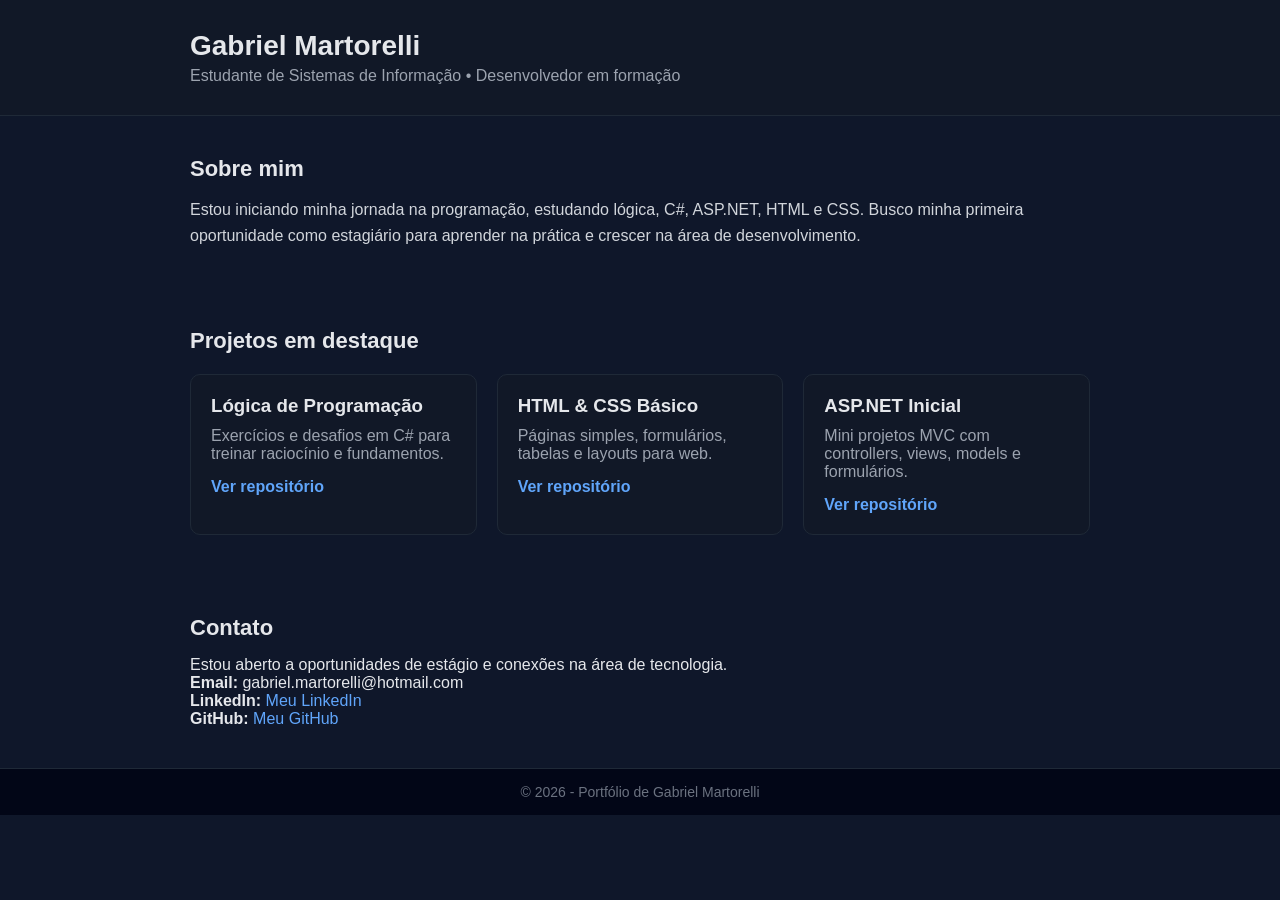
==== index.html @ fe6707b3 "up" ====
<!DOCTYPE html>
<html lang="pt-br">
<head>
    <meta charset="UTF-8">
    <title>Portfólio - Gabriel Martorelli</title>
    <link rel="stylesheet" href="style.css">
</head>
<body>

    <header>
        <div class="container">
            <h1>Gabriel Martorelli</h1>
            <p>Estudante de Sistemas de Informação • Desenvolvedor em formação</p>
        </div>
    </header>

    <section class="sobre">
        <div class="container">
            <h2>Sobre mim</h2>
            <p>
                Estou iniciando minha jornada na programação, estudando lógica, C#, ASP.NET, HTML e CSS.
                Busco minha primeira oportunidade como estagiário para aprender na prática e crescer na área de desenvolvimento.
            </p>
        </div>
    </section>

    <section class="projetos">
        <div class="container">
            <h2>Projetos em destaque</h2>

            <div class="grid">
                <div class="card">
                    <h3>Lógica de Programação</h3>
                    <p>Exercícios e desafios em C# para treinar raciocínio e fundamentos.</p>
                    <a href="https://github.com/martoxm/logica-programacao" target="_blank">Ver repositório</a>
                </div>

                <div class="card">
                    <h3>HTML & CSS Básico</h3>
                    <p>Páginas simples, formulários, tabelas e layouts para web.</p>
                    <a href="https://github.com/martoxm/html-css-basico" target="_blank">Ver repositório</a>
                </div>

                <div class="card">
                    <h3>ASP.NET Inicial</h3>
                    <p>Mini projetos MVC com controllers, views, models e formulários.</p>
                    <a href="https://github.com/martoxm/projeto-aspnet-inicial" target="_blank">Ver repositório</a>
                </div>
            </div>
        </div>
    </section>

    <section class="contato">
        <div class="container">
            <h2>Contato</h2>
            <p>Estou aberto a oportunidades de estágio e conexões na área de tecnologia.</p>
            <p><strong>Email:</strong> gabriel.martorelli@hotmail.com</p>
            <p><strong>LinkedIn:</strong> <a href="https://www.linkedin.com/in/gabriel-martorelli-835182359" target="_blank">Meu LinkedIn</a></p>
            <p><strong>GitHub:</strong> <a href="https://github.com/martoxm" target="_blank">Meu GitHub</a></p>
        </div>
    </section>

    <footer>
        <p>© 2026 - Portfólio de Gabriel Martorelli</p>
    </footer>

</body>
</html>
---- style.css ----
* {
    margin: 0;
    padding: 0;
    box-sizing: border-box;
}

body {
    font-family: Arial, sans-serif;
    background: #0f172a;
    color: #e5e7eb;
}

header {
    background: #111827;
    padding: 30px 0;
    border-bottom: 1px solid #1f2937;
}

.container {
    width: 90%;
    max-width: 900px;
    margin: 0 auto;
}

header h1 {
    font-size: 28px;
}

header p {
    color: #9ca3af;
    margin-top: 5px;
}

section {
    padding: 40px 0;
}

.sobre p {
    line-height: 1.6;
    color: #d1d5db;
}

h2 {
    margin-bottom: 15px;
    font-size: 22px;
}

.projetos .grid {
    display: grid;
    grid-template-columns: repeat(auto-fit, minmax(230px, 1fr));
    gap: 20px;
    margin-top: 20px;
}

.card {
    background: #111827;
    padding: 20px;
    border-radius: 10px;
    border: 1px solid #1f2937;
}

.card h3 {
    margin-bottom: 10px;
}

.card p {
    color: #9ca3af;
    margin-bottom: 15px;
}

.card a {
    text-decoration: none;
    color: #60a5fa;
    font-weight: bold;
}

.card a:hover {
    text-decoration: underline;
}

.contato a {
    color: #60a5fa;
    text-decoration: none;
}

.contato a:hover {
    text-decoration: underline;
}

footer {
    text-align: center;
    padding: 15px 0;
    border-top: 1px solid #1f2937;
    background: #020617;
    color: #6b7280;
    font-size: 14px;
}
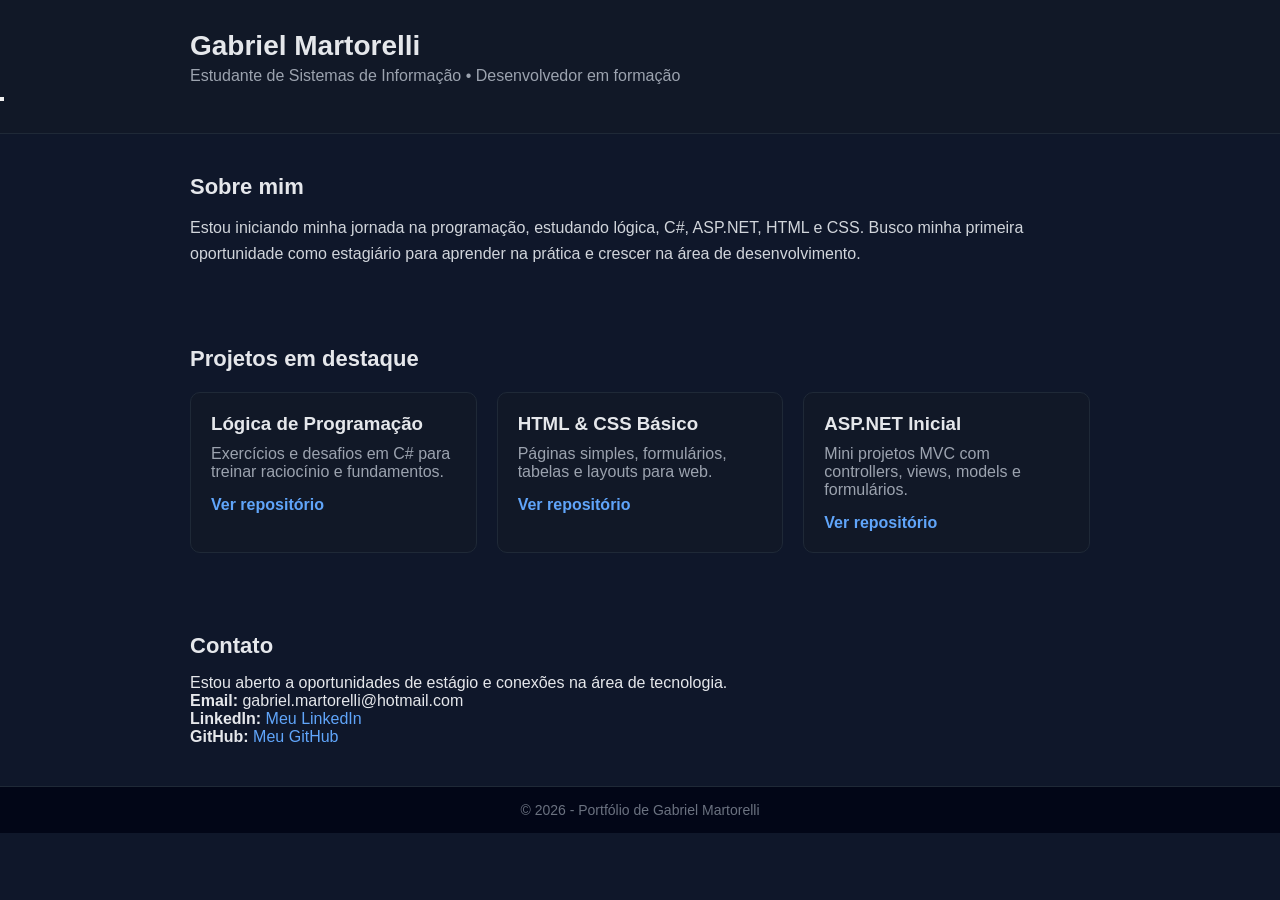
==== commit 10bbc665: "add button for light mode" ====
--- a/index.html
+++ b/index.html
@@ -1,68 +1,97 @@
-<!DOCTYPE html>
+<!doctype html>
 <html lang="pt-br">
-<head>
-    <meta charset="UTF-8">
+  <head>
+    <meta charset="UTF-8" />
     <title>Portfólio - Gabriel Martorelli</title>
-    <link rel="stylesheet" href="style.css">
-</head>
-<body>
-
+    <meta name="viewport" content="width=device-width, initial-scale=1.0" />
+    <link rel="stylesheet" href="style.css" />
+  </head>
+  <body>
     <header>
-        <div class="container">
-            <h1>Gabriel Martorelli</h1>
-            <p>Estudante de Sistemas de Informação • Desenvolvedor em formação</p>
-        </div>
+      <div class="container">
+        <h1>Gabriel Martorelli</h1>
+        <p>Estudante de Sistemas de Informação • Desenvolvedor em formação</p>
+      </div>
+      <button></button>
+      <span></span>
     </header>
 
     <section class="sobre">
-        <div class="container">
-            <h2>Sobre mim</h2>
-            <p>
-                Estou iniciando minha jornada na programação, estudando lógica, C#, ASP.NET, HTML e CSS.
-                Busco minha primeira oportunidade como estagiário para aprender na prática e crescer na área de desenvolvimento.
-            </p>
-        </div>
+      <div class="container">
+        <h2>Sobre mim</h2>
+        <p>
+          Estou iniciando minha jornada na programação, estudando lógica, C#,
+          ASP.NET, HTML e CSS. Busco minha primeira oportunidade como estagiário
+          para aprender na prática e crescer na área de desenvolvimento.
+        </p>
+      </div>
     </section>
 
     <section class="projetos">
-        <div class="container">
-            <h2>Projetos em destaque</h2>
+      <div class="container">
+        <h2>Projetos em destaque</h2>
 
-            <div class="grid">
-                <div class="card">
-                    <h3>Lógica de Programação</h3>
-                    <p>Exercícios e desafios em C# para treinar raciocínio e fundamentos.</p>
-                    <a href="https://github.com/martoxm/logica-programacao" target="_blank">Ver repositório</a>
-                </div>
+        <div class="grid">
+          <div class="card">
+            <h3>Lógica de Programação</h3>
+            <p>
+              Exercícios e desafios em C# para treinar raciocínio e fundamentos.
+            </p>
+            <a
+              href="https://github.com/martoxm/logica-programacao"
+              target="_blank"
+              >Ver repositório</a
+            >
+          </div>
 
-                <div class="card">
-                    <h3>HTML & CSS Básico</h3>
-                    <p>Páginas simples, formulários, tabelas e layouts para web.</p>
-                    <a href="https://github.com/martoxm/html-css-basico" target="_blank">Ver repositório</a>
-                </div>
+          <div class="card">
+            <h3>HTML & CSS Básico</h3>
+            <p>Páginas simples, formulários, tabelas e layouts para web.</p>
+            <a href="https://github.com/martoxm/html-css-basico" target="_blank"
+              >Ver repositório</a
+            >
+          </div>
 
-                <div class="card">
-                    <h3>ASP.NET Inicial</h3>
-                    <p>Mini projetos MVC com controllers, views, models e formulários.</p>
-                    <a href="https://github.com/martoxm/projeto-aspnet-inicial" target="_blank">Ver repositório</a>
-                </div>
-            </div>
+          <div class="card">
+            <h3>ASP.NET Inicial</h3>
+            <p>
+              Mini projetos MVC com controllers, views, models e formulários.
+            </p>
+            <a
+              href="https://github.com/martoxm/projeto-aspnet-inicial"
+              target="_blank"
+              >Ver repositório</a
+            >
+          </div>
         </div>
+      </div>
     </section>
 
     <section class="contato">
-        <div class="container">
-            <h2>Contato</h2>
-            <p>Estou aberto a oportunidades de estágio e conexões na área de tecnologia.</p>
-            <p><strong>Email:</strong> gabriel.martorelli@hotmail.com</p>
-            <p><strong>LinkedIn:</strong> <a href="https://www.linkedin.com/in/gabriel-martorelli-835182359" target="_blank">Meu LinkedIn</a></p>
-            <p><strong>GitHub:</strong> <a href="https://github.com/martoxm" target="_blank">Meu GitHub</a></p>
-        </div>
+      <div class="container">
+        <h2>Contato</h2>
+        <p>
+          Estou aberto a oportunidades de estágio e conexões na área de
+          tecnologia.
+        </p>
+        <p><strong>Email:</strong> gabriel.martorelli@hotmail.com</p>
+        <p>
+          <strong>LinkedIn:</strong>
+          <a
+            href="https://www.linkedin.com/in/gabrielmartorelli"
+            target="_blank"
+            >Meu LinkedIn</a
+          >
+        </p>
+        <p>
+          <strong>GitHub:</strong>
+          <a href="https://github.com/martoxm" target="_blank">Meu GitHub</a>
+        </p>
+      </div>
     </section>
 
     <footer>
-        <p>© 2026 - Portfólio de Gabriel Martorelli</p>
+      <p>© 2026 - Portfólio de Gabriel Martorelli</p>
     </footer>
-
-</body>
-</html>+  </body>
+</html>
--- a/style.css
+++ b/style.css
@@ -1,97 +1,97 @@
 * {
-    margin: 0;
-    padding: 0;
-    box-sizing: border-box;
+  margin: 0;
+  padding: 0;
+  box-sizing: border-box;
 }
 
 body {
-    font-family: Arial, sans-serif;
-    background: #0f172a;
-    color: #e5e7eb;
+  font-family: Arial, sans-serif;
+  background: #0f172a;
+  color: #e5e7eb;
 }
 
 header {
-    background: #111827;
-    padding: 30px 0;
-    border-bottom: 1px solid #1f2937;
+  background: #111827;
+  padding: 30px 0;
+  border-bottom: 1px solid #1f2937;
 }
 
 .container {
-    width: 90%;
-    max-width: 900px;
-    margin: 0 auto;
+  width: 90%;
+  max-width: 900px;
+  margin: 0 auto;
 }
 
 header h1 {
-    font-size: 28px;
+  font-size: 28px;
 }
 
 header p {
-    color: #9ca3af;
-    margin-top: 5px;
+  color: #9ca3af;
+  margin-top: 5px;
 }
 
 section {
-    padding: 40px 0;
+  padding: 40px 0;
 }
 
 .sobre p {
-    line-height: 1.6;
-    color: #d1d5db;
+  line-height: 1.6;
+  color: #d1d5db;
 }
 
 h2 {
-    margin-bottom: 15px;
-    font-size: 22px;
+  margin-bottom: 15px;
+  font-size: 22px;
 }
 
 .projetos .grid {
-    display: grid;
-    grid-template-columns: repeat(auto-fit, minmax(230px, 1fr));
-    gap: 20px;
-    margin-top: 20px;
+  display: grid;
+  grid-template-columns: repeat(auto-fit, minmax(230px, 1fr));
+  gap: 20px;
+  margin-top: 20px;
 }
 
 .card {
-    background: #111827;
-    padding: 20px;
-    border-radius: 10px;
-    border: 1px solid #1f2937;
+  background: #111827;
+  padding: 20px;
+  border-radius: 10px;
+  border: 1px solid #1f2937;
 }
 
 .card h3 {
-    margin-bottom: 10px;
+  margin-bottom: 10px;
 }
 
 .card p {
-    color: #9ca3af;
-    margin-bottom: 15px;
+  color: #9ca3af;
+  margin-bottom: 15px;
 }
 
 .card a {
-    text-decoration: none;
-    color: #60a5fa;
-    font-weight: bold;
+  text-decoration: none;
+  color: #60a5fa;
+  font-weight: bold;
 }
 
 .card a:hover {
-    text-decoration: underline;
+  text-decoration: underline;
 }
 
 .contato a {
-    color: #60a5fa;
-    text-decoration: none;
+  color: #60a5fa;
+  text-decoration: none;
 }
 
 .contato a:hover {
-    text-decoration: underline;
+  text-decoration: underline;
 }
 
 footer {
-    text-align: center;
-    padding: 15px 0;
-    border-top: 1px solid #1f2937;
-    background: #020617;
-    color: #6b7280;
-    font-size: 14px;
-}+  text-align: center;
+  padding: 15px 0;
+  border-top: 1px solid #1f2937;
+  background: #020617;
+  color: #6b7280;
+  font-size: 14px;
+}
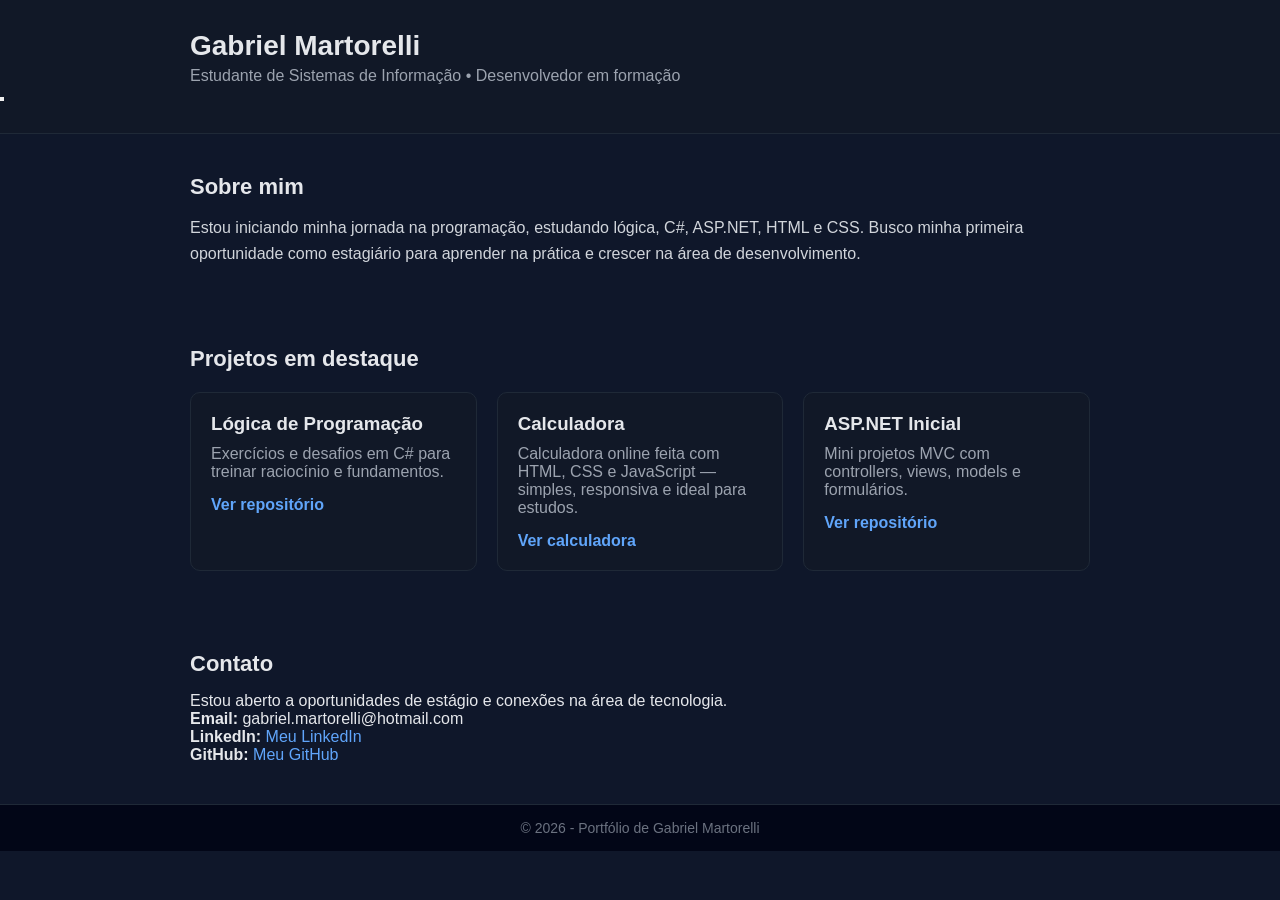
==== commit 2c2abc78: "add  calculator project" ====
--- a/index.html
+++ b/index.html
@@ -45,10 +45,15 @@
           </div>
 
           <div class="card">
-            <h3>HTML & CSS Básico</h3>
-            <p>Páginas simples, formulários, tabelas e layouts para web.</p>
-            <a href="https://github.com/martoxm/html-css-basico" target="_blank"
-              >Ver repositório</a
+            <h3>Calculadora</h3>
+            <p>
+              Calculadora online feita com HTML, CSS e JavaScript — simples,
+              responsiva e ideal para estudos.
+            </p>
+            <a
+              href="https://martoxm.github.io/calculadora-online/"
+              target="_blank"
+              >Ver calculadora</a
             >
           </div>
 
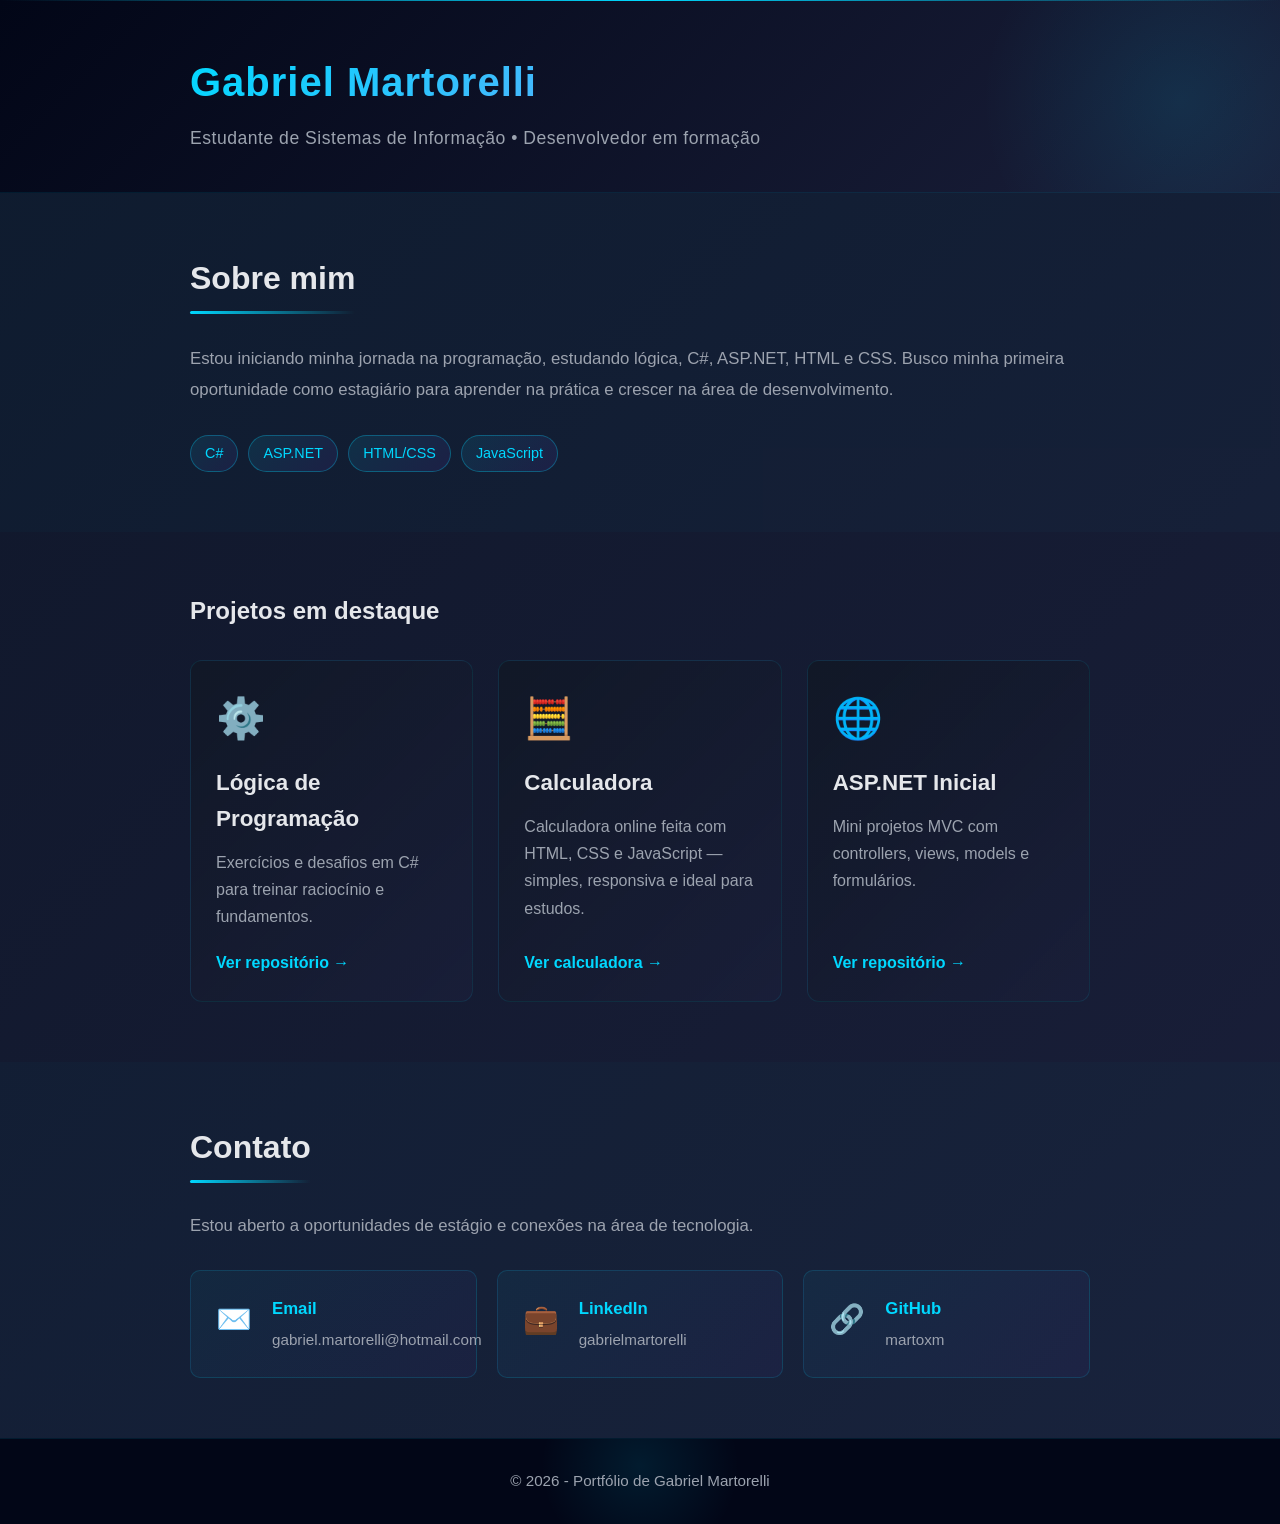
==== commit cfbb42c9: "change the all the site" ====
--- a/index.html
+++ b/index.html
@@ -9,21 +9,30 @@
   <body>
     <header>
       <div class="container">
-        <h1>Gabriel Martorelli</h1>
-        <p>Estudante de Sistemas de Informação • Desenvolvedor em formação</p>
+        <div class="header-content">
+          <h1 class="animate-fade-in">Gabriel Martorelli</h1>
+          <p class="subtitle animate-fade-in" style="animation-delay: 0.2s">
+            Estudante de Sistemas de Informação • Desenvolvedor em formação
+          </p>
+        </div>
       </div>
-      <button></button>
-      <span></span>
+      <div class="header-glow"></div>
     </header>
 
-    <section class="sobre">
+    <section class="sobre scroll-reveal">
       <div class="container">
-        <h2>Sobre mim</h2>
-        <p>
+        <h2 class="section-title">Sobre mim</h2>
+        <p class="about-text">
           Estou iniciando minha jornada na programação, estudando lógica, C#,
           ASP.NET, HTML e CSS. Busco minha primeira oportunidade como estagiário
           para aprender na prática e crescer na área de desenvolvimento.
         </p>
+        <div class="skills-mini">
+          <span class="skill-tag">C#</span>
+          <span class="skill-tag">ASP.NET</span>
+          <span class="skill-tag">HTML/CSS</span>
+          <span class="skill-tag">JavaScript</span>
+        </div>
       </div>
     </section>
 
@@ -32,7 +41,8 @@
         <h2>Projetos em destaque</h2>
 
         <div class="grid">
-          <div class="card">
+          <div class="card card-hover" data-index="0">
+            <div class="card-icon">⚙️</div>
             <h3>Lógica de Programação</h3>
             <p>
               Exercícios e desafios em C# para treinar raciocínio e fundamentos.
@@ -40,11 +50,13 @@
             <a
               href="https://github.com/martoxm/logica-programacao"
               target="_blank"
-              >Ver repositório</a
+              class="btn-link"
+              >Ver repositório →</a
             >
           </div>
 
-          <div class="card">
+          <div class="card card-hover" data-index="1">
+            <div class="card-icon">🧮</div>
             <h3>Calculadora</h3>
             <p>
               Calculadora online feita com HTML, CSS e JavaScript — simples,
@@ -53,11 +65,13 @@
             <a
               href="https://martoxm.github.io/calculadora-online/"
               target="_blank"
-              >Ver calculadora</a
+              class="btn-link"
+              >Ver calculadora →</a
             >
           </div>
 
-          <div class="card">
+          <div class="card card-hover" data-index="2">
+            <div class="card-icon">🌐</div>
             <h3>ASP.NET Inicial</h3>
             <p>
               Mini projetos MVC com controllers, views, models e formulários.
@@ -65,38 +79,63 @@
             <a
               href="https://github.com/martoxm/projeto-aspnet-inicial"
               target="_blank"
-              >Ver repositório</a
+              class="btn-link"
+              >Ver repositório →</a
             >
           </div>
         </div>
       </div>
     </section>
 
-    <section class="contato">
+    <section class="contato scroll-reveal">
       <div class="container">
-        <h2>Contato</h2>
-        <p>
+        <h2 class="section-title">Contato</h2>
+        <p class="contact-intro">
           Estou aberto a oportunidades de estágio e conexões na área de
           tecnologia.
         </p>
-        <p><strong>Email:</strong> gabriel.martorelli@hotmail.com</p>
-        <p>
-          <strong>LinkedIn:</strong>
+        <div class="contact-links">
+          <a
+            href="mailto:gabriel.martorelli@hotmail.com"
+            class="contact-card hover-lift"
+          >
+            <span class="icon">✉️</span>
+            <div>
+              <strong>Email</strong>
+              <p>gabriel.martorelli@hotmail.com</p>
+            </div>
+          </a>
           <a
             href="https://www.linkedin.com/in/gabrielmartorelli"
             target="_blank"
-            >Meu LinkedIn</a
+            class="contact-card hover-lift"
           >
-        </p>
-        <p>
-          <strong>GitHub:</strong>
-          <a href="https://github.com/martoxm" target="_blank">Meu GitHub</a>
-        </p>
+            <span class="icon">💼</span>
+            <div>
+              <strong>LinkedIn</strong>
+              <p>gabrielmartorelli</p>
+            </div>
+          </a>
+          <a
+            href="https://github.com/martoxm"
+            target="_blank"
+            class="contact-card hover-lift"
+          >
+            <span class="icon">🔗</span>
+            <div>
+              <strong>GitHub</strong>
+              <p>martoxm</p>
+            </div>
+          </a>
+        </div>
       </div>
     </section>
 
     <footer>
       <p>© 2026 - Portfólio de Gabriel Martorelli</p>
+      <div class="footer-accent"></div>
     </footer>
+
+    <script src="script.js"></script>
   </body>
 </html>
--- a/style.css
+++ b/style.css
@@ -4,94 +4,547 @@
   box-sizing: border-box;
 }
 
+:root {
+  --primary: #00d8ff;
+  --primary-dark: #0098b8;
+  --bg-dark: #0f172a;
+  --bg-darker: #020617;
+  --card-bg: #111827;
+  --text-light: #e5e7eb;
+  --text-muted: #9ca3af;
+  --accent: #7c3aed;
+  --accent-light: #a78bfa;
+}
+
 body {
-  font-family: Arial, sans-serif;
-  background: #0f172a;
-  color: #e5e7eb;
-}
-
+  font-family: "Segoe UI", Tahoma, Geneva, Verdana, sans-serif;
+  background: linear-gradient(135deg, var(--bg-dark) 0%, #1a1f3a 100%);
+  color: var(--text-light);
+  line-height: 1.6;
+  overflow-x: hidden;
+}
+
+/* Animações globais */
+@keyframes fadeInUp {
+  from {
+    opacity: 0;
+    transform: translateY(30px);
+  }
+  to {
+    opacity: 1;
+    transform: translateY(0);
+  }
+}
+
+@keyframes fadeIn {
+  from {
+    opacity: 0;
+  }
+  to {
+    opacity: 1;
+  }
+}
+
+@keyframes glow {
+  0%,
+  100% {
+    box-shadow: 0 0 20px rgba(0, 216, 255, 0.3);
+  }
+  50% {
+    box-shadow: 0 0 40px rgba(0, 216, 255, 0.5);
+  }
+}
+
+@keyframes slideInDown {
+  from {
+    opacity: 0;
+    transform: translateY(-20px);
+  }
+  to {
+    opacity: 1;
+    transform: translateY(0);
+  }
+}
+
+@keyframes float {
+  0%,
+  100% {
+    transform: translateY(0px);
+  }
+  50% {
+    transform: translateY(-10px);
+  }
+}
+
+@keyframes shimmer {
+  0% {
+    background-position: -1000px 0;
+  }
+  100% {
+    background-position: 1000px 0;
+  }
+}
+
+/* Classes de animação */
+.animate-fade-in {
+  animation: fadeIn 0.8s ease-out;
+}
+
+.scroll-reveal {
+  animation: fadeInUp 0.8s ease-out both;
+}
+
+/* Header */
 header {
-  background: #111827;
-  padding: 30px 0;
-  border-bottom: 1px solid #1f2937;
+  background: linear-gradient(135deg, var(--bg-darker) 0%, #1a1f3a 100%);
+  padding: 50px 0 40px;
+  border-bottom: 1px solid rgba(0, 216, 255, 0.1);
+  position: relative;
+  overflow: hidden;
+}
+
+header::before {
+  content: "";
+  position: absolute;
+  top: 0;
+  left: 0;
+  right: 0;
+  height: 1px;
+  background: linear-gradient(90deg, transparent, var(--primary), transparent);
+  animation: shimmer 2s infinite;
+}
+
+.header-glow {
+  position: absolute;
+  width: 400px;
+  height: 400px;
+  background: radial-gradient(
+    circle,
+    rgba(0, 216, 255, 0.1) 0%,
+    transparent 70%
+  );
+  border-radius: 50%;
+  top: -100px;
+  right: -100px;
+  animation: float 6s ease-in-out infinite;
 }
 
 .container {
   width: 90%;
   max-width: 900px;
   margin: 0 auto;
+  position: relative;
+  z-index: 1;
+}
+
+.header-content {
+  animation: slideInDown 0.8s ease-out;
 }
 
 header h1 {
-  font-size: 28px;
-}
-
-header p {
-  color: #9ca3af;
-  margin-top: 5px;
-}
-
+  font-size: 2.5em;
+  margin-bottom: 10px;
+  background: linear-gradient(
+    135deg,
+    var(--primary) 0%,
+    var(--accent-light) 100%
+  );
+  -webkit-background-clip: text;
+  -webkit-text-fill-color: transparent;
+  background-clip: text;
+  font-weight: 700;
+  letter-spacing: 1px;
+}
+
+header p.subtitle {
+  color: var(--text-muted);
+  font-size: 1.1em;
+  letter-spacing: 0.5px;
+}
+
+/* Seções */
 section {
-  padding: 40px 0;
-}
-
-.sobre p {
-  line-height: 1.6;
-  color: #d1d5db;
-}
-
-h2 {
-  margin-bottom: 15px;
-  font-size: 22px;
+  padding: 60px 0;
+  position: relative;
+}
+
+section:nth-child(even) {
+  background: rgba(0, 216, 255, 0.02);
+}
+
+.section-title {
+  font-size: 2em;
+  margin-bottom: 30px;
+  color: var(--text-light);
+  position: relative;
+  display: inline-block;
+  padding-bottom: 10px;
+}
+
+.section-title::after {
+  content: "";
+  position: absolute;
+  bottom: 0;
+  left: 0;
+  width: 100%;
+  height: 3px;
+  background: linear-gradient(90deg, var(--primary), transparent);
+  border-radius: 2px;
+}
+
+/* Sobre */
+.sobre {
+  animation-delay: 0.2s;
+}
+
+.about-text {
+  color: var(--text-muted);
+  line-height: 1.8;
+  font-size: 1.05em;
+  margin-bottom: 30px;
+}
+
+.skills-mini {
+  display: flex;
+  gap: 10px;
+  flex-wrap: wrap;
+  margin-top: 20px;
+}
+
+.skill-tag {
+  display: inline-block;
+  background: linear-gradient(
+    135deg,
+    rgba(0, 216, 255, 0.1),
+    rgba(124, 58, 237, 0.1)
+  );
+  border: 1px solid rgba(0, 216, 255, 0.3);
+  color: var(--primary);
+  padding: 6px 14px;
+  border-radius: 20px;
+  font-size: 0.9em;
+  transition: all 0.3s ease;
+  cursor: default;
+}
+
+.skill-tag:hover {
+  background: linear-gradient(
+    135deg,
+    rgba(0, 216, 255, 0.2),
+    rgba(124, 58, 237, 0.2)
+  );
+  border-color: var(--primary);
+  transform: translateY(-3px);
+  box-shadow: 0 5px 15px rgba(0, 216, 255, 0.2);
+}
+
+/* Projetos */
+.projetos {
+  animation-delay: 0.4s;
 }
 
 .projetos .grid {
   display: grid;
-  grid-template-columns: repeat(auto-fit, minmax(230px, 1fr));
+  grid-template-columns: repeat(auto-fit, minmax(280px, 1fr));
+  gap: 25px;
+  margin-top: 30px;
+}
+
+.card {
+  background: linear-gradient(
+    135deg,
+    var(--card-bg) 0%,
+    rgba(26, 31, 58, 0.8) 100%
+  );
+  padding: 25px;
+  border-radius: 12px;
+  border: 1px solid rgba(0, 216, 255, 0.1);
+  transition: all 0.4s cubic-bezier(0.23, 1, 0.32, 1);
+  position: relative;
+  overflow: hidden;
+  display: flex;
+  flex-direction: column;
+  animation: fadeInUp 0.6s ease-out both;
+}
+
+.card[data-index="0"] {
+  animation-delay: 0.2s;
+}
+.card[data-index="1"] {
+  animation-delay: 0.3s;
+}
+.card[data-index="2"] {
+  animation-delay: 0.4s;
+}
+
+.card::before {
+  content: "";
+  position: absolute;
+  top: 0;
+  left: -100%;
+  width: 100%;
+  height: 100%;
+  background: linear-gradient(
+    90deg,
+    transparent,
+    rgba(0, 216, 255, 0.2),
+    transparent
+  );
+  transition: left 0.6s ease;
+}
+
+.card-icon {
+  font-size: 2.5em;
+  margin-bottom: 15px;
+  display: inline-block;
+}
+
+.card h3 {
+  margin-bottom: 12px;
+  font-size: 1.4em;
+  color: var(--text-light);
+  transition: color 0.3s ease;
+}
+
+.card p {
+  color: var(--text-muted);
+  margin-bottom: 20px;
+  flex-grow: 1;
+  line-height: 1.7;
+}
+
+.btn-link {
+  text-decoration: none;
+  color: var(--primary);
+  font-weight: 600;
+  display: inline-flex;
+  align-items: center;
+  gap: 5px;
+  transition: all 0.3s ease;
+  position: relative;
+}
+
+.btn-link::after {
+  content: "";
+  position: absolute;
+  bottom: -3px;
+  left: 0;
+  width: 0;
+  height: 2px;
+  background: var(--primary);
+  transition: width 0.3s ease;
+}
+
+.btn-link:hover {
+  color: var(--accent-light);
+}
+
+.btn-link:hover::after {
+  width: 100%;
+}
+
+.card:hover {
+  border-color: var(--primary);
+  background: linear-gradient(
+    135deg,
+    rgba(0, 216, 255, 0.1),
+    rgba(124, 58, 237, 0.1)
+  );
+  transform: translateY(-8px);
+  box-shadow: 0 20px 40px rgba(0, 216, 255, 0.2);
+}
+
+.card:hover::before {
+  left: 100%;
+}
+
+.card:hover h3 {
+  color: var(--primary);
+}
+
+/* Contato */
+.contato {
+  animation-delay: 0.6s;
+}
+
+.contact-intro {
+  color: var(--text-muted);
+  font-size: 1.05em;
+  margin-bottom: 30px;
+}
+
+.contact-links {
+  display: grid;
+  grid-template-columns: repeat(auto-fit, minmax(260px, 1fr));
   gap: 20px;
-  margin-top: 20px;
-}
-
-.card {
-  background: #111827;
-  padding: 20px;
+  margin-top: 30px;
+}
+
+.contact-card {
+  display: flex;
+  gap: 20px;
+  align-items: flex-start;
+  background: linear-gradient(
+    135deg,
+    rgba(0, 216, 255, 0.05),
+    rgba(124, 58, 237, 0.05)
+  );
+  padding: 25px;
   border-radius: 10px;
-  border: 1px solid #1f2937;
-}
-
-.card h3 {
-  margin-bottom: 10px;
-}
-
-.card p {
-  color: #9ca3af;
-  margin-bottom: 15px;
-}
-
-.card a {
+  border: 1px solid rgba(0, 216, 255, 0.15);
   text-decoration: none;
-  color: #60a5fa;
-  font-weight: bold;
-}
-
-.card a:hover {
-  text-decoration: underline;
-}
-
-.contato a {
-  color: #60a5fa;
-  text-decoration: none;
-}
-
-.contato a:hover {
-  text-decoration: underline;
-}
-
+  color: inherit;
+  transition: all 0.4s ease;
+  animation: fadeInUp 0.6s ease-out both;
+  cursor: pointer;
+}
+
+.contact-card:nth-of-type(1) {
+  animation-delay: 0.3s;
+}
+.contact-card:nth-of-type(2) {
+  animation-delay: 0.4s;
+}
+.contact-card:nth-of-type(3) {
+  animation-delay: 0.5s;
+}
+
+.contact-card .icon {
+  font-size: 1.8em;
+  flex-shrink: 0;
+  animation: float 3s ease-in-out infinite;
+}
+
+.contact-card:nth-of-type(2) .icon {
+  animation-delay: 0.5s;
+}
+
+.contact-card:nth-of-type(3) .icon {
+  animation-delay: 1s;
+}
+
+.contact-card strong {
+  display: block;
+  color: var(--primary);
+  margin-bottom: 5px;
+  font-size: 1.05em;
+}
+
+.contact-card p {
+  color: var(--text-muted);
+  font-size: 0.95em;
+}
+
+.contact-card:hover {
+  background: linear-gradient(
+    135deg,
+    rgba(0, 216, 255, 0.15),
+    rgba(124, 58, 237, 0.15)
+  );
+  border-color: var(--primary);
+  transform: translateY(-5px);
+  box-shadow: 0 15px 35px rgba(0, 216, 255, 0.2);
+}
+
+.contact-card:hover strong {
+  color: var(--accent-light);
+}
+
+/* Footer */
 footer {
   text-align: center;
-  padding: 15px 0;
-  border-top: 1px solid #1f2937;
-  background: #020617;
-  color: #6b7280;
-  font-size: 14px;
-}
+  padding: 30px 0;
+  border-top: 1px solid rgba(0, 216, 255, 0.1);
+  background: var(--bg-darker);
+  color: var(--text-muted);
+  font-size: 0.95em;
+  position: relative;
+  overflow: hidden;
+}
+
+.footer-accent {
+  position: absolute;
+  bottom: -50%;
+  left: 50%;
+  transform: translateX(-50%);
+  width: 200px;
+  height: 200px;
+  background: radial-gradient(
+    circle,
+    rgba(0, 216, 255, 0.1) 0%,
+    transparent 70%
+  );
+  border-radius: 50%;
+}
+
+footer p {
+  position: relative;
+  z-index: 1;
+}
+
+/* Classe para efeitos de hover com elevação */
+.hover-lift {
+  transition: transform 0.3s cubic-bezier(0.23, 1, 0.32, 1) !important;
+}
+
+.hover-lift:hover {
+  transform: translateY(-5px) !important;
+}
+
+/* Responsivo */
+@media (max-width: 768px) {
+  header h1 {
+    font-size: 1.8em;
+  }
+
+  .section-title {
+    font-size: 1.5em;
+  }
+
+  .projetos .grid {
+    grid-template-columns: 1fr;
+  }
+
+  .contact-links {
+    grid-template-columns: 1fr;
+  }
+
+  section {
+    padding: 40px 0;
+  }
+
+  header {
+    padding: 30px 0 25px;
+  }
+}
+
+@media (max-width: 480px) {
+  header h1 {
+    font-size: 1.5em;
+  }
+
+  header p.subtitle {
+    font-size: 0.95em;
+  }
+
+  .section-title {
+    font-size: 1.3em;
+  }
+
+  .card {
+    padding: 20px;
+  }
+
+  .contact-card {
+    padding: 18px;
+  }
+
+  .skills-mini {
+    gap: 8px;
+  }
+
+  .skill-tag {
+    padding: 5px 12px;
+    font-size: 0.85em;
+  }
+}
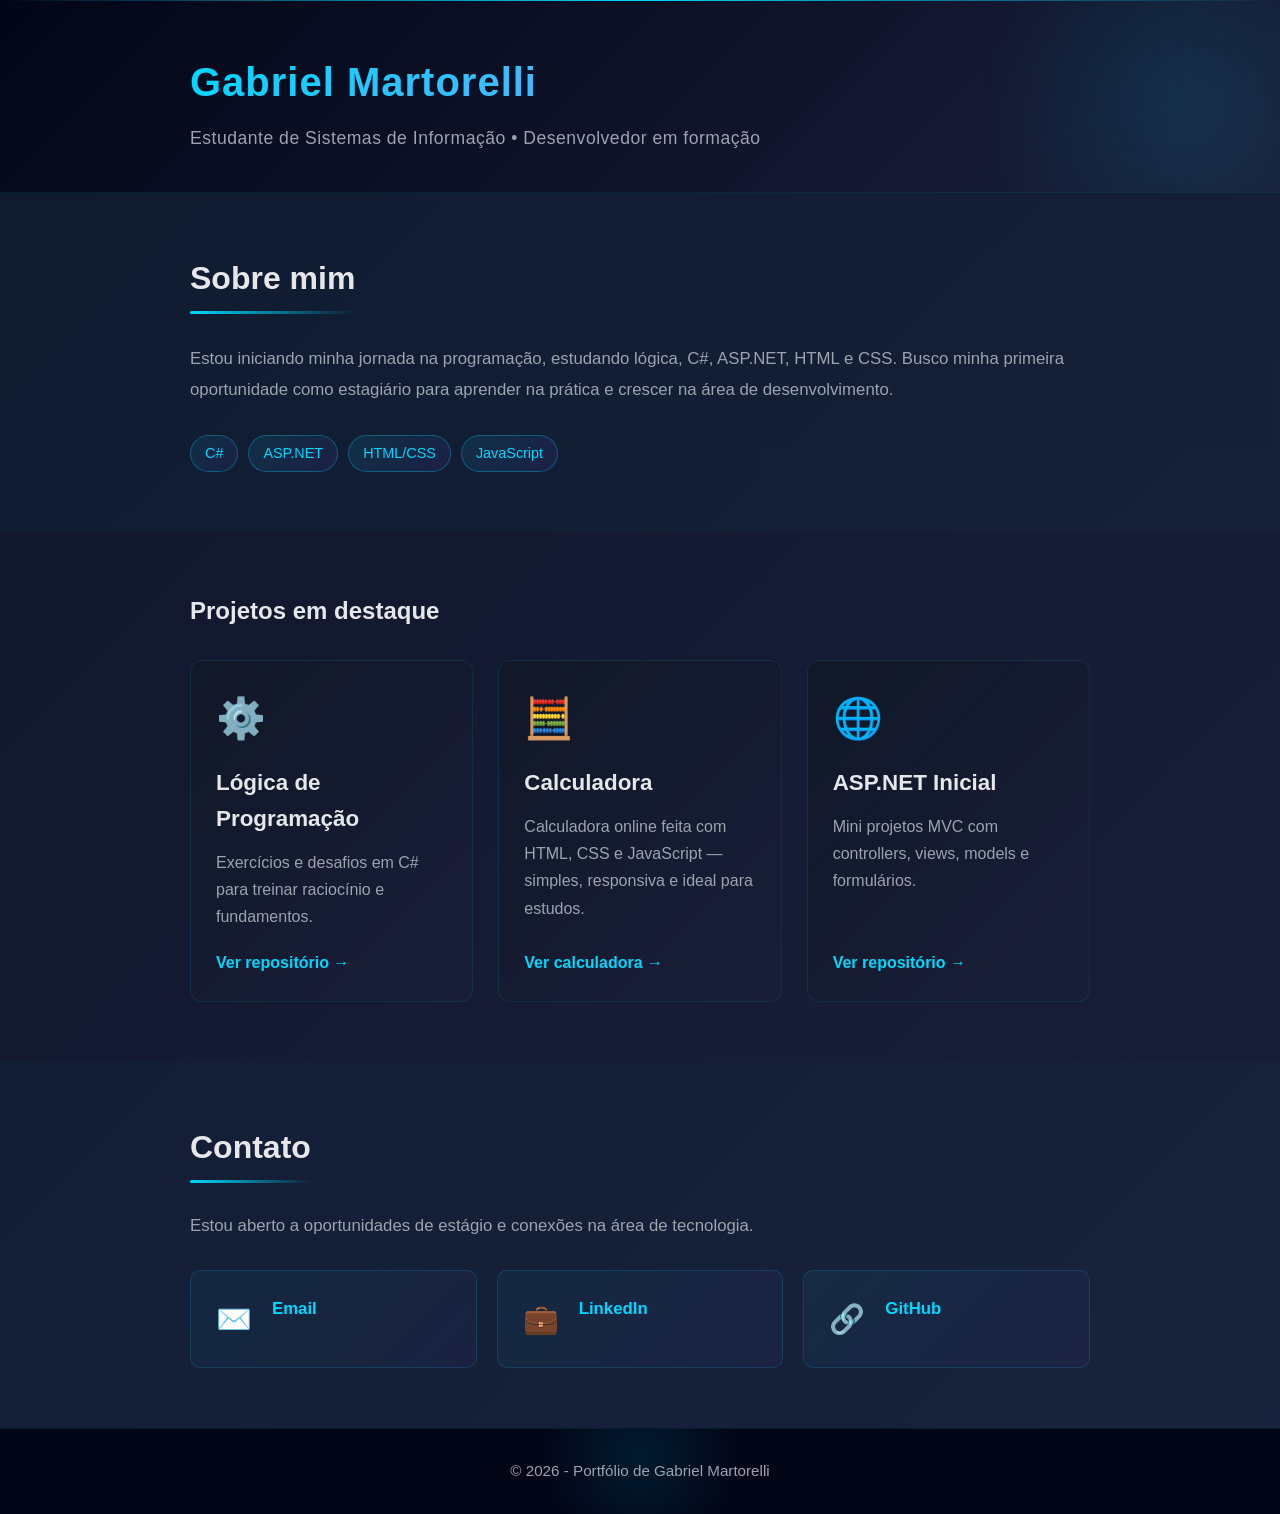
==== commit e5176ca1: "Update index.html" ====
--- a/index.html
+++ b/index.html
@@ -102,7 +102,6 @@
             <span class="icon">✉️</span>
             <div>
               <strong>Email</strong>
-              <p>gabriel.martorelli@hotmail.com</p>
             </div>
           </a>
           <a
@@ -113,7 +112,6 @@
             <span class="icon">💼</span>
             <div>
               <strong>LinkedIn</strong>
-              <p>gabrielmartorelli</p>
             </div>
           </a>
           <a
@@ -124,7 +122,6 @@
             <span class="icon">🔗</span>
             <div>
               <strong>GitHub</strong>
-              <p>martoxm</p>
             </div>
           </a>
         </div>
